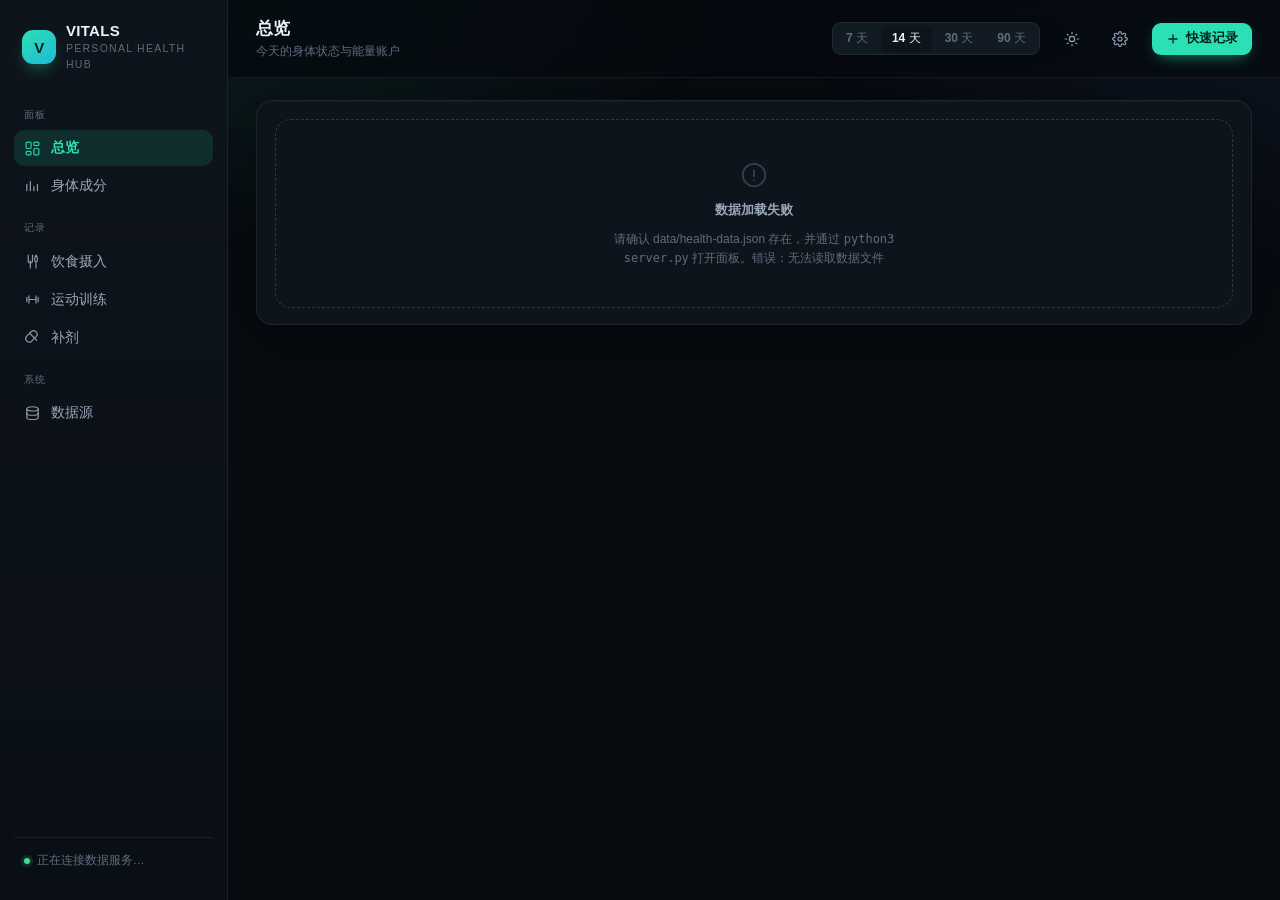
==== index.html @ 46f405ae "feat: publish VITALS WorkBuddy personal health assistant" ====
<!DOCTYPE html>
<html lang="zh-CN" data-theme="dark">
<head>
<meta charset="utf-8">
<meta name="viewport" content="width=device-width, initial-scale=1, viewport-fit=cover">
<meta name="color-scheme" content="dark light">
<title>VITALS · 个人健康中枢</title>
<link rel="icon" href="data:image/svg+xml,<svg xmlns='http://www.w3.org/2000/svg' viewBox='0 0 100 100'><rect width='100' height='100' rx='24' fill='%232be0b4'/><path d='M22 54h14l8-18 12 34 8-16h14' stroke='%2304221b' stroke-width='8' fill='none' stroke-linecap='round' stroke-linejoin='round'/></svg>">
<link rel="stylesheet" href="assets/app.css">
</head>
<body>
<div class="shell">
  <aside class="sidebar" id="sidebar">
    <div class="brand">
      <div class="brand-mark">V</div>
      <div>
        <div class="brand-name">VITALS</div>
        <div class="brand-sub">Personal Health Hub</div>
      </div>
    </div>

    <nav class="nav" id="nav">
      <div class="nav-label">面板</div>
      <button class="nav-item active" data-view="overview">
        <svg viewBox="0 0 24 24" fill="none" stroke="currentColor" stroke-width="1.7" stroke-linecap="round" stroke-linejoin="round"><rect x="3" y="3" width="7" height="9" rx="1.5"/><rect x="14" y="3" width="7" height="5" rx="1.5"/><rect x="14" y="12" width="7" height="9" rx="1.5"/><rect x="3" y="16" width="7" height="5" rx="1.5"/></svg>
        总览
      </button>
      <button class="nav-item" data-view="body">
        <svg viewBox="0 0 24 24" fill="none" stroke="currentColor" stroke-width="1.7" stroke-linecap="round" stroke-linejoin="round"><path d="M4 18V9M9 18V5M14 18v-6M19 18v-9"/></svg>
        身体成分
      </button>
      <div class="nav-label">记录</div>
      <button class="nav-item" data-view="nutrition">
        <svg viewBox="0 0 24 24" fill="none" stroke="currentColor" stroke-width="1.7" stroke-linecap="round" stroke-linejoin="round"><path d="M6 3v8a3 3 0 0 0 6 0V3"/><path d="M9 11v10"/><path d="M17 3c-1.5 2-2 4-2 6s.5 3 2 3 2-1 2-3-.5-4-2-6z"/><path d="M17 12v9"/></svg>
        饮食摄入
      </button>
      <button class="nav-item" data-view="training">
        <svg viewBox="0 0 24 24" fill="none" stroke="currentColor" stroke-width="1.7" stroke-linecap="round" stroke-linejoin="round"><path d="M4 9v6M7 7v10M17 7v10M20 9v6M7 12h10"/></svg>
        运动训练
      </button>
      <button class="nav-item" data-view="supplements">
        <svg viewBox="0 0 24 24" fill="none" stroke="currentColor" stroke-width="1.7" stroke-linecap="round" stroke-linejoin="round"><path d="m10.5 3.5-7 7a5 5 0 0 0 7 7l7-7a5 5 0 0 0-7-7z"/><path d="m8 6 10 10"/></svg>
        补剂
      </button>
      <div class="nav-label">系统</div>
      <button class="nav-item" data-view="sources">
        <svg viewBox="0 0 24 24" fill="none" stroke="currentColor" stroke-width="1.7" stroke-linecap="round" stroke-linejoin="round"><ellipse cx="12" cy="5.5" rx="8" ry="3"/><path d="M4 5.5v6c0 1.7 3.6 3 8 3s8-1.3 8-3v-6"/><path d="M4 11.5v6c0 1.7 3.6 3 8 3s8-1.3 8-3v-6"/></svg>
        数据源
      </button>
    </nav>

    <div class="side-foot">
      <div class="sync-row"><span class="sync-dot" id="status-dot"></span><span id="status-text">正在连接数据服务…</span></div>
      <div class="sync-row" style="padding-top:6px"><span id="status-file" class="tiny" style="opacity:.7"></span></div>
    </div>
  </aside>

  <div class="main">
    <header class="topbar">
      <button class="icon-btn" id="menu-btn" style="display:none">
        <svg viewBox="0 0 24 24" fill="none" stroke="currentColor" stroke-width="1.8" stroke-linecap="round"><path d="M4 7h16M4 12h16M4 17h16"/></svg>
      </button>
      <div>
        <h1 id="page-title">总览</h1>
        <div class="crumb" id="page-crumb">今天的身体状态与能量账户</div>
      </div>
      <div class="topbar-spacer"></div>
      <div class="seg" id="range-seg">
        <button data-range="7">7 天</button>
        <button data-range="14" class="on">14 天</button>
        <button data-range="30">30 天</button>
        <button data-range="90">90 天</button>
      </div>
      <button class="icon-btn" id="theme-btn" title="切换主题">
        <svg viewBox="0 0 24 24" fill="none" stroke="currentColor" stroke-width="1.7" stroke-linecap="round"><circle cx="12" cy="12" r="4"/><path d="M12 2v2M12 20v2M4.9 4.9l1.4 1.4M17.7 17.7l1.4 1.4M2 12h2M20 12h2M4.9 19.1l1.4-1.4M17.7 6.3l1.4-1.4"/></svg>
      </button>
      <button class="icon-btn" id="settings-btn" title="设置">
        <svg viewBox="0 0 24 24" fill="none" stroke="currentColor" stroke-width="1.7" stroke-linecap="round" stroke-linejoin="round"><circle cx="12" cy="12" r="3"/><path d="M19.4 15a1.7 1.7 0 0 0 .3 1.9l.1.1a2 2 0 1 1-2.8 2.8l-.1-.1a1.7 1.7 0 0 0-1.9-.3 1.7 1.7 0 0 0-1 1.5V21a2 2 0 1 1-4 0v-.1a1.7 1.7 0 0 0-1.1-1.5 1.7 1.7 0 0 0-1.9.3l-.1.1a2 2 0 1 1-2.8-2.8l.1-.1a1.7 1.7 0 0 0 .3-1.9 1.7 1.7 0 0 0-1.5-1H3a2 2 0 1 1 0-4h.1a1.7 1.7 0 0 0 1.5-1.1 1.7 1.7 0 0 0-.3-1.9l-.1-.1a2 2 0 1 1 2.8-2.8l.1.1a1.7 1.7 0 0 0 1.9.3H9a1.7 1.7 0 0 0 1-1.5V3a2 2 0 1 1 4 0v.1a1.7 1.7 0 0 0 1 1.5 1.7 1.7 0 0 0 1.9-.3l.1-.1a2 2 0 1 1 2.8 2.8l-.1.1a1.7 1.7 0 0 0-.3 1.9V9a1.7 1.7 0 0 0 1.5 1H21a2 2 0 1 1 0 4h-.1a1.7 1.7 0 0 0-1.5 1z"/></svg>
      </button>
      <button class="btn primary" id="quick-add">
        <svg viewBox="0 0 24 24" fill="none" stroke="currentColor" stroke-width="2.2" stroke-linecap="round"><path d="M12 5v14M5 12h14"/></svg>
        快速记录
      </button>
    </header>
    <div class="content" id="view-root"></div>
  </div>
</div>

<div id="modal-root"></div>
<div class="toast-wrap" id="toast-wrap"></div>

<script>
if (location.protocol === 'file:') document.write('<script src="data/health-data.js"><\/script>');
</script>
<script src="assets/charts.js"></script>
<script src="assets/app.js"></script>
</body>
</html>
---- assets/app.css ----
/* ================================================================
   VITALS · 个人健康中枢
   设计令牌 + 布局 + 组件
   ================================================================ */

:root {
  --r-sm: 8px;
  --r-md: 12px;
  --r-lg: 16px;
  --r-xl: 22px;
  --sidebar-w: 228px;
  --font: -apple-system, BlinkMacSystemFont, "SF Pro Text", "Helvetica Neue",
    "PingFang SC", "Hiragino Sans GB", "Microsoft YaHei", "Noto Sans SC", sans-serif;
  --mono: "SF Mono", "JetBrains Mono", ui-monospace, Menlo, monospace;
  --shadow-1: 0 1px 2px rgba(9, 18, 32, .05), 0 8px 24px -12px rgba(9, 18, 32, .12);
  --shadow-2: 0 24px 64px -24px rgba(6, 14, 26, .32), 0 2px 8px rgba(6, 14, 26, .06);
  --ease: cubic-bezier(.22, .61, .36, 1);
}

:root[data-theme="dark"] {
  --bg: #070a0f;
  --bg-2: #0a0f16;
  --panel: #0e141b;
  --panel-2: #121a24;
  --panel-3: #17202c;
  --line: rgba(255, 255, 255, .065);
  --line-strong: rgba(255, 255, 255, .14);
  --text: #eef3f9;
  --text-2: #9aa7ba;
  --text-3: #5f6c7e;
  --accent: #2be0b4;
  --accent-2: #1fb9d8;
  --accent-soft: rgba(43, 224, 180, .12);
  --accent-ink: #04221b;
  --blue: #5b9dff;
  --violet: #a78bfa;
  --amber: #f5a524;
  --pink: #f472b6;
  --red: #f97066;
  --green: #3ddc97;
  --shadow-1: 0 1px 0 rgba(255, 255, 255, .03) inset, 0 10px 30px -18px rgba(0, 0, 0, .9);
}

:root[data-theme="light"] {
  --bg: #f2f5f9;
  --bg-2: #e9eef5;
  --panel: #ffffff;
  --panel-2: #f7f9fc;
  --panel-3: #eef2f7;
  --line: rgba(13, 26, 45, .085);
  --line-strong: rgba(13, 26, 45, .16);
  --text: #0a1220;
  --text-2: #56637a;
  --text-3: #8a96a8;
  --accent: #0b9e85;
  --accent-2: #0a86b8;
  --accent-soft: rgba(11, 158, 133, .10);
  --accent-ink: #ffffff;
  --blue: #2f6fed;
  --violet: #7c5cf0;
  --amber: #c97a06;
  --pink: #db2777;
  --red: #dc4437;
  --green: #0f9d58;
}

* { box-sizing: border-box; }
html, body { height: 100%; }
body {
  margin: 0;
  font-family: var(--font);
  background: var(--bg);
  color: var(--text);
  font-size: 14px;
  line-height: 1.55;
  -webkit-font-smoothing: antialiased;
  text-rendering: optimizeLegibility;
}
body::before {
  content: "";
  position: fixed;
  inset: 0;
  pointer-events: none;
  z-index: 0;
  background:
    radial-gradient(900px 500px at 12% -10%, var(--accent-soft), transparent 70%),
    radial-gradient(700px 420px at 100% 0%, rgba(91, 157, 255, .07), transparent 70%);
}
:root[data-theme="light"] body::before {
  background:
    radial-gradient(900px 520px at 8% -12%, rgba(11, 158, 133, .09), transparent 68%),
    radial-gradient(760px 460px at 102% -4%, rgba(47, 111, 237, .07), transparent 68%);
}

button, input, select, textarea { font-family: inherit; font-size: inherit; color: inherit; }
button { cursor: pointer; background: none; border: none; padding: 0; }
a { color: inherit; text-decoration: none; }
::selection { background: var(--accent); color: var(--accent-ink); }

/* ---------------- 布局 ---------------- */
.shell { display: grid; grid-template-columns: var(--sidebar-w) minmax(0, 1fr); min-height: 100vh; position: relative; z-index: 1; }

.sidebar {
  position: sticky; top: 0; height: 100vh;
  display: flex; flex-direction: column;
  padding: 22px 14px 16px;
  border-right: 1px solid var(--line);
  background: linear-gradient(180deg, var(--panel) 0%, var(--bg-2) 100%);
  backdrop-filter: blur(8px);
}
.brand { display: flex; align-items: center; gap: 10px; padding: 0 8px 20px; }
.brand-mark {
  width: 34px; height: 34px; border-radius: 11px; flex: 0 0 auto;
  background: linear-gradient(140deg, var(--accent), var(--accent-2));
  display: grid; place-items: center; color: var(--accent-ink);
  box-shadow: 0 8px 18px -8px rgba(43, 224, 180, .7);
  font-weight: 800; font-size: 15px; letter-spacing: -.5px;
}
.brand-name { font-weight: 700; font-size: 15px; letter-spacing: .02em; line-height: 1.2; }
.brand-sub { font-size: 10.5px; color: var(--text-3); letter-spacing: .12em; text-transform: uppercase; }

.nav { display: flex; flex-direction: column; gap: 2px; }
.nav-label { font-size: 10px; letter-spacing: .14em; color: var(--text-3); padding: 14px 10px 6px; text-transform: uppercase; }
.nav-item {
  display: flex; align-items: center; gap: 10px;
  padding: 9px 10px; border-radius: 10px;
  color: var(--text-2); font-size: 13.5px; font-weight: 500;
  transition: background .16s var(--ease), color .16s var(--ease);
  width: 100%; text-align: left;
}
.nav-item:hover { background: var(--panel-2); color: var(--text); }
.nav-item.active { background: var(--accent-soft); color: var(--accent); font-weight: 600; }
.nav-item svg { width: 17px; height: 17px; flex: 0 0 auto; opacity: .9; }
.nav-item .dot { margin-left: auto; width: 6px; height: 6px; border-radius: 50%; background: var(--amber); }

.side-foot { margin-top: auto; padding: 10px 8px 0; border-top: 1px solid var(--line); }
.sync-row { display: flex; align-items: center; gap: 7px; font-size: 11.5px; color: var(--text-3); padding: 4px 2px; }
.sync-dot { width: 6px; height: 6px; border-radius: 50%; background: var(--green); box-shadow: 0 0 0 3px rgba(61, 220, 151, .14); flex: 0 0 auto; }
.sync-dot.off { background: var(--text-3); box-shadow: none; }

/* ---------------- 主区 ---------------- */
.main { min-width: 0; display: flex; flex-direction: column; }
.topbar {
  position: sticky; top: 0; z-index: 30;
  display: flex; align-items: center; gap: 16px;
  padding: 16px 28px;
  background: color-mix(in srgb, var(--bg) 82%, transparent);
  backdrop-filter: saturate(180%) blur(16px);
  border-bottom: 1px solid var(--line);
}
.topbar h1 { font-size: 17px; font-weight: 650; margin: 0; letter-spacing: -.01em; }
.topbar .crumb { font-size: 11.5px; color: var(--text-3); margin-top: 1px; }
.topbar-spacer { flex: 1; }
.content { padding: 22px 28px 64px; max-width: 1560px; width: 100%; }

/* ---------------- 通用组件 ---------------- */
.card {
  background: var(--panel);
  border: 1px solid var(--line);
  border-radius: var(--r-lg);
  box-shadow: var(--shadow-1);
  padding: 18px 18px 16px;
  min-width: 0;
}
.card.flush { padding: 0; overflow: hidden; }
.card-head { display: flex; align-items: flex-start; gap: 12px; margin-bottom: 14px; }
.card-title { font-size: 13.5px; font-weight: 620; letter-spacing: .01em; margin: 0; }
.card-sub { font-size: 11.5px; color: var(--text-3); margin-top: 2px; }
.card-head .spacer { flex: 1; }

.grid { display: grid; gap: 14px; }
.g4 { grid-template-columns: repeat(4, minmax(0, 1fr)); }
.g3 { grid-template-columns: repeat(3, minmax(0, 1fr)); }
.g2 { grid-template-columns: repeat(2, minmax(0, 1fr)); }
.g-2-1 { grid-template-columns: minmax(0, 2fr) minmax(0, 1fr); }
.g-1-2 { grid-template-columns: minmax(0, 1fr) minmax(0, 2fr); }
.mt14 { margin-top: 14px; }
.mt20 { margin-top: 20px; }

.seg { display: inline-flex; background: var(--panel-2); border: 1px solid var(--line); border-radius: 9px; padding: 2px; gap: 2px; }
.seg button {
  padding: 5px 11px; border-radius: 7px; font-size: 12px; color: var(--text-3);
  font-weight: 550; transition: all .15s var(--ease); white-space: nowrap;
}
.seg button:hover { color: var(--text-2); }
.seg button.on { background: var(--panel); color: var(--text); box-shadow: 0 1px 3px rgba(0, 0, 0, .12); }

.btn {
  display: inline-flex; align-items: center; justify-content: center; gap: 6px;
  height: 32px; padding: 0 13px; border-radius: 9px;
  font-size: 12.5px; font-weight: 550;
  border: 1px solid var(--line-strong); color: var(--text-2);
  background: var(--panel); transition: all .15s var(--ease); white-space: nowrap;
}
.btn:hover { color: var(--text); border-color: var(--text-3); }
.btn svg { width: 14px; height: 14px; }
.btn.primary {
  background: var(--accent); border-color: transparent; color: var(--accent-ink); font-weight: 650;
  box-shadow: 0 6px 18px -8px rgba(43, 224, 180, .8);
}
.btn.primary:hover { filter: brightness(1.06); }
.btn.ghost { background: transparent; border-color: transparent; }
.btn.ghost:hover { background: var(--panel-2); }
.btn.sm { height: 27px; padding: 0 9px; font-size: 11.5px; border-radius: 7px; }
.btn.danger { color: var(--red); border-color: transparent; }
.btn.danger:hover { background: rgba(249, 112, 102, .1); }

.icon-btn {
  width: 32px; height: 32px; border-radius: 9px; display: grid; place-items: center;
  color: var(--text-2); border: 1px solid transparent; transition: all .15s var(--ease);
}
.icon-btn:hover { background: var(--panel-2); color: var(--text); }
.icon-btn svg { width: 16px; height: 16px; }

.badge {
  display: inline-flex; align-items: center; gap: 4px;
  font-size: 10.5px; font-weight: 600; letter-spacing: .02em;
  padding: 2px 7px; border-radius: 6px; line-height: 1.6;
  background: var(--panel-2); color: var(--text-2); border: 1px solid var(--line);
}
.badge.ok { color: var(--green); background: rgba(61, 220, 151, .1); border-color: rgba(61, 220, 151, .2); }
.badge.warn { color: var(--amber); background: rgba(245, 165, 36, .1); border-color: rgba(245, 165, 36, .22); }
.badge.bad { color: var(--red); background: rgba(249, 112, 102, .1); border-color: rgba(249, 112, 102, .22); }
.badge.info { color: var(--blue); background: rgba(91, 157, 255, .1); border-color: rgba(91, 157, 255, .2); }

.muted { color: var(--text-3); }
.num { font-variant-numeric: tabular-nums; font-feature-settings: "tnum"; }
.tiny { font-size: 11px; }

/* ---------------- KPI ---------------- */
.kpi-row { display: grid; grid-template-columns: repeat(4, minmax(0, 1fr)); gap: 14px; }
.kpi { position: relative; overflow: hidden; }
.kpi-label { display: flex; align-items: center; gap: 6px; font-size: 11.5px; color: var(--text-3); font-weight: 550; }
.kpi-value { display: flex; align-items: baseline; gap: 4px; margin-top: 6px; }
.kpi-value b { font-size: 26px; font-weight: 640; letter-spacing: -.03em; line-height: 1.15; }
.kpi-value span { font-size: 11.5px; color: var(--text-3); font-weight: 500; }
.kpi-foot { display: flex; align-items: center; gap: 5px; margin-top: 8px; font-size: 11px; color: var(--text-3); }
.delta { display: inline-flex; align-items: center; gap: 2px; font-weight: 620; font-size: 11px; }
.delta.down { color: var(--green); }
.delta.up { color: var(--red); }
.delta.flat { color: var(--text-3); }
.mini-spark { position: absolute; right: 12px; bottom: 10px; width: 74px; height: 30px; opacity: .55; }

/* ---------------- 今日能量 ---------------- */
.energy { display: grid; grid-template-columns: 172px minmax(0, 1fr); gap: 18px; align-items: center; }
.ring-wrap { position: relative; display: grid; place-items: center; }
.ring-center { position: absolute; text-align: center; }
.ring-center b { display: block; font-size: 27px; font-weight: 680; letter-spacing: -.04em; line-height: 1.1; }
.ring-center span { font-size: 10.5px; color: var(--text-3); letter-spacing: .06em; }
.energy-legend { display: flex; flex-direction: column; gap: 9px; }
.el-row { display: flex; align-items: center; gap: 8px; font-size: 12px; }
.el-row i { width: 7px; height: 7px; border-radius: 2px; flex: 0 0 auto; }
.el-row .k { color: var(--text-2); }
.el-row .v { margin-left: auto; font-weight: 620; font-variant-numeric: tabular-nums; }

.macro-stack { display: flex; height: 7px; border-radius: 99px; overflow: hidden; background: var(--panel-3); margin-top: 10px; }
.macro-stack i { display: block; height: 100%; }
.macro-legend { display: flex; gap: 14px; margin-top: 10px; flex-wrap: wrap; }
.ml { display: flex; align-items: center; gap: 5px; font-size: 11px; color: var(--text-2); }
.ml i { width: 6px; height: 6px; border-radius: 2px; }
.ml b { font-variant-numeric: tabular-nums; color: var(--text); }

/* ---------------- 进度条 ---------------- */
.bar { height: 6px; border-radius: 99px; background: var(--panel-3); overflow: hidden; }
.bar > i { display: block; height: 100%; border-radius: 99px; transition: width .5s var(--ease); }
.prog-row { display: grid; grid-template-columns: 1fr auto; gap: 4px 10px; align-items: center; margin-bottom: 12px; }
.prog-row:last-child { margin-bottom: 0; }
.prog-row .t { font-size: 12px; color: var(--text-2); }
.prog-row .v { font-size: 11.5px; color: var(--text-3); font-variant-numeric: tabular-nums; }
.prog-row .bar { grid-column: 1 / -1; }

/* ---------------- 图表 ---------------- */
.chart-host { position: relative; width: 100%; }
.chart-host svg { display: block; overflow: visible; }
.chart-empty { display: grid; place-items: center; height: 100%; min-height: 120px; color: var(--text-3); font-size: 12px; }
.chart-tip {
  position: absolute; pointer-events: none; opacity: 0; transition: opacity .12s;
  background: var(--panel-3); border: 1px solid var(--line-strong);
  border-radius: 9px; padding: 7px 10px; min-width: 116px;
  box-shadow: var(--shadow-2); z-index: 5; backdrop-filter: blur(10px);
}
.tip-date { font-size: 10.5px; color: var(--text-3); margin-bottom: 5px; letter-spacing: .02em; }
.tip-row { display: flex; align-items: center; gap: 6px; font-size: 11.5px; margin-top: 2px; }
.tip-row i { width: 6px; height: 6px; border-radius: 2px; }
.tip-row span { color: var(--text-2); }
.tip-row b { margin-left: auto; font-variant-numeric: tabular-nums; }

/* ---------------- 时间线 ---------------- */
.timeline { position: relative; padding-left: 0; }
.tl-day { display: flex; align-items: center; gap: 10px; margin: 18px 0 10px; }
.tl-day:first-child { margin-top: 0; }
.tl-day b { font-size: 12.5px; font-weight: 620; }
.tl-day span { font-size: 11px; color: var(--text-3); }
.tl-day .line { flex: 1; height: 1px; background: var(--line); }
.tl-item { display: flex; gap: 12px; padding: 9px 0; border-bottom: 1px dashed var(--line); }
.tl-item:last-child { border-bottom: none; }
.tl-time { width: 42px; flex: 0 0 auto; font-size: 11px; color: var(--text-3); font-variant-numeric: tabular-nums; padding-top: 2px; }
.tl-icon {
  width: 28px; height: 28px; border-radius: 8px; flex: 0 0 auto;
  display: grid; place-items: center; font-size: 13px;
  background: var(--panel-2); border: 1px solid var(--line);
}
.tl-body { min-width: 0; flex: 1; }
.tl-title { font-size: 12.5px; font-weight: 560; display: flex; align-items: center; gap: 6px; flex-wrap: wrap; }
.tl-meta { font-size: 11px; color: var(--text-3); margin-top: 1px; }
.tl-val { font-size: 12px; font-weight: 620; font-variant-numeric: tabular-nums; white-space: nowrap; }

/* ---------------- 表格 ---------------- */
.tbl { width: 100%; border-collapse: collapse; font-size: 12.5px; }
.tbl th {
  text-align: left; font-size: 10.5px; letter-spacing: .08em; text-transform: uppercase;
  color: var(--text-3); font-weight: 600; padding: 8px 10px; border-bottom: 1px solid var(--line);
  white-space: nowrap;
}
.tbl td { padding: 9px 10px; border-bottom: 1px solid var(--line); vertical-align: middle; }
.tbl tr:last-child td { border-bottom: none; }
.tbl tbody tr { transition: background .12s; }
.tbl tbody tr:hover { background: var(--panel-2); }
.tbl .r { text-align: right; font-variant-numeric: tabular-nums; }
.tbl .strong { font-weight: 600; }

/* ---------------- 空状态 ---------------- */
.empty {
  display: grid; place-items: center; text-align: center; padding: 40px 20px; gap: 10px;
  border: 1px dashed var(--line-strong); border-radius: var(--r-lg); color: var(--text-3);
}
.empty svg { width: 30px; height: 30px; opacity: .5; }
.empty b { color: var(--text-2); font-size: 13px; font-weight: 600; }
.empty p { margin: 0; font-size: 12px; max-width: 340px; }

/* ---------------- 模态框 ---------------- */
.overlay {
  position: fixed; inset: 0; z-index: 100;
  background: rgba(4, 8, 14, .62); backdrop-filter: blur(6px);
  display: grid; place-items: center; padding: 24px;
  animation: fade .18s var(--ease);
}
@keyframes fade { from { opacity: 0 } to { opacity: 1 } }
@keyframes pop { from { opacity: 0; transform: translateY(10px) scale(.985) } to { opacity: 1; transform: none } }
.modal {
  width: min(620px, 100%); max-height: 88vh; overflow: auto;
  background: var(--panel); border: 1px solid var(--line-strong);
  border-radius: var(--r-xl); box-shadow: var(--shadow-2);
  animation: pop .22s var(--ease);
}
.modal.wide { width: min(860px, 100%); }
.modal-head {
  display: flex; align-items: center; gap: 12px;
  padding: 18px 20px 14px; border-bottom: 1px solid var(--line);
  position: sticky; top: 0; background: var(--panel); z-index: 2; border-radius: var(--r-xl) var(--r-xl) 0 0;
}
.modal-head h3 { margin: 0; font-size: 15px; font-weight: 640; }
.modal-body { padding: 18px 20px; }
.modal-foot {
  display: flex; gap: 8px; justify-content: flex-end;
  padding: 14px 20px 18px; border-top: 1px solid var(--line);
  position: sticky; bottom: 0; background: var(--panel); border-radius: 0 0 var(--r-xl) var(--r-xl);
}

/* ---------------- 表单 ---------------- */
.field { display: flex; flex-direction: column; gap: 5px; }
.field > label { font-size: 11.5px; color: var(--text-2); font-weight: 550; letter-spacing: .01em; }
.field .hint { font-size: 10.5px; color: var(--text-3); }
input[type="text"], input[type="number"], input[type="date"], input[type="time"],
input[type="datetime-local"], select, textarea {
  height: 34px; padding: 0 10px; border-radius: 9px;
  background: var(--panel-2); border: 1px solid var(--line-strong);
  color: var(--text); font-size: 12.5px; outline: none; width: 100%;
  transition: border-color .15s, box-shadow .15s;
  font-variant-numeric: tabular-nums;
}
textarea { height: auto; padding: 8px 10px; resize: vertical; min-height: 68px; line-height: 1.6; }
input:focus, select:focus, textarea:focus { border-color: var(--accent); box-shadow: 0 0 0 3px var(--accent-soft); }
input::placeholder, textarea::placeholder { color: var(--text-3); }
select { appearance: none; background-image: linear-gradient(45deg, transparent 50%, var(--text-3) 50%), linear-gradient(135deg, var(--text-3) 50%, transparent 50%); background-position: calc(100% - 14px) 15px, calc(100% - 9px) 15px; background-size: 5px 5px, 5px 5px; background-repeat: no-repeat; padding-right: 28px; }
.form-grid { display: grid; grid-template-columns: repeat(2, minmax(0, 1fr)); gap: 12px 14px; }
.form-grid .span2 { grid-column: span 2; }
.form-sec { font-size: 10.5px; letter-spacing: .1em; text-transform: uppercase; color: var(--text-3); font-weight: 650; margin: 18px 0 10px; display: flex; align-items: center; gap: 8px; }
.form-sec:first-child { margin-top: 0; }
.form-sec::after { content: ""; flex: 1; height: 1px; background: var(--line); }
.chips { display: flex; flex-wrap: wrap; gap: 6px; }
.chip {
  padding: 4px 10px; border-radius: 7px; font-size: 11.5px;
  background: var(--panel-2); border: 1px solid var(--line); color: var(--text-2);
  transition: all .13s var(--ease);
}
.chip:hover { border-color: var(--accent); color: var(--accent); }
.chip.on { background: var(--accent-soft); border-color: var(--accent); color: var(--accent); font-weight: 600; }

/* 表格型录入行 */
.item-rows { display: flex; flex-direction: column; gap: 7px; }
.item-row { display: grid; grid-template-columns: minmax(0, 1.6fr) 86px 66px 62px 62px 62px 26px; gap: 6px; align-items: center; }
.item-row input { height: 31px; font-size: 12px; padding: 0 8px; }
.item-row .del { width: 26px; height: 26px; border-radius: 6px; color: var(--text-3); display: grid; place-items: center; }
.item-row .del:hover { background: rgba(249, 112, 102, .12); color: var(--red); }
.item-head { font-size: 10px; color: var(--text-3); letter-spacing: .04em; padding: 0 2px; }

/* ---------------- 提示 ---------------- */
.toast-wrap { position: fixed; bottom: 22px; left: 50%; transform: translateX(-50%); z-index: 200; display: flex; flex-direction: column; gap: 8px; align-items: center; }
.toast {
  display: flex; align-items: center; gap: 9px;
  padding: 9px 15px; border-radius: 11px;
  background: var(--panel-3); border: 1px solid var(--line-strong);
  box-shadow: var(--shadow-2); font-size: 12.5px; color: var(--text);
  animation: pop .22s var(--ease);
}
.toast .k { width: 6px; height: 6px; border-radius: 50%; background: var(--accent); }
.toast.err .k { background: var(--red); }

.banner {
  display: flex; align-items: center; gap: 10px;
  padding: 9px 13px; border-radius: 10px; font-size: 12px;
  background: rgba(245, 165, 36, .09); border: 1px solid rgba(245, 165, 36, .22); color: var(--text-2);
  margin-bottom: 14px;
}
.banner b { color: var(--amber); }

/* ---------------- 杂项 ---------------- */
.stat-line { display: flex; align-items: baseline; gap: 6px; }
.stat-line b { font-size: 20px; font-weight: 640; letter-spacing: -.02em; }
.stat-line span { font-size: 11px; color: var(--text-3); }
.dot-sep { width: 3px; height: 3px; border-radius: 50%; background: var(--text-3); display: inline-block; vertical-align: middle; margin: 0 6px; }
.row { display: flex; align-items: center; gap: 8px; }
.wrap { flex-wrap: wrap; }
.stack-8 > * + * { margin-top: 8px; }
.scroll-y { overflow-y: auto; -webkit-mask-image: linear-gradient(180deg, #000 92%, rgba(0, 0, 0, .25) 100%); mask-image: linear-gradient(180deg, #000 92%, rgba(0, 0, 0, .25) 100%); }
.card.span2 { grid-column: 1 / -1; }
.grid.g-start { align-items: start; }
.scroll-y::-webkit-scrollbar { width: 6px; height: 6px; }
.scroll-y::-webkit-scrollbar-thumb { background: var(--line-strong); border-radius: 99px; }
.hr { height: 1px; background: var(--line); margin: 14px 0; }

.pill-list { display: flex; flex-wrap: wrap; gap: 6px; }
.food-tag { display: inline-flex; align-items: center; gap: 5px; padding: 2px 8px; border-radius: 6px; background: var(--panel-2); border: 1px solid var(--line); font-size: 11px; color: var(--text-2); }

.grade-bar { display: flex; gap: 2px; margin-top: 8px; }
.grade-bar i { height: 5px; flex: 1; border-radius: 2px; opacity: .28; }
.grade-bar i.on { opacity: 1; }

@media (max-width: 1240px) {
  .g4, .kpi-row { grid-template-columns: repeat(2, minmax(0, 1fr)); }
  .g-2-1, .g-1-2 { grid-template-columns: minmax(0, 1fr); }
  .g3 { grid-template-columns: repeat(2, minmax(0, 1fr)); }
}
@media (max-width: 900px) {
  .shell { grid-template-columns: 1fr; }
  .sidebar { position: fixed; left: 0; top: 0; z-index: 60; width: 220px; transform: translateX(-100%); transition: transform .24s var(--ease); }
  .sidebar.open { transform: none; box-shadow: var(--shadow-2); }
  .content, .topbar { padding-left: 16px; padding-right: 16px; }
  .g3, .g2 { grid-template-columns: minmax(0, 1fr); }
  .energy { grid-template-columns: 1fr; justify-items: center; }
  .form-grid { grid-template-columns: minmax(0, 1fr); }
  .form-grid .span2 { grid-column: auto; }
  .item-row { grid-template-columns: minmax(0, 1fr) 70px 54px 26px; }
  .item-row > *:nth-child(4), .item-row > *:nth-child(5), .item-row > *:nth-child(6) { display: none; }
  .item-head { display: none; }
}

@media (max-width: 600px) {
  .topbar { flex-wrap: wrap; gap: 8px; padding-top: 12px; padding-bottom: 12px; }
  .topbar > div:nth-child(2) { flex: 1; min-width: 60px; }
  .topbar .crumb, .topbar-spacer { display: none; }
  .topbar h1 { white-space: nowrap; font-size: 16px; }
  .topbar .icon-btn { flex-shrink: 0; }
  #range-seg { order: 2; width: 100%; justify-content: center; }
  #quick-add { padding-left: 9px; padding-right: 9px; font-size: 12px; }
  #quick-add svg { display: none; }
  .toast-wrap { width: calc(100% - 24px); }
  .toast { max-width: 100%; overflow-wrap: anywhere; }
}
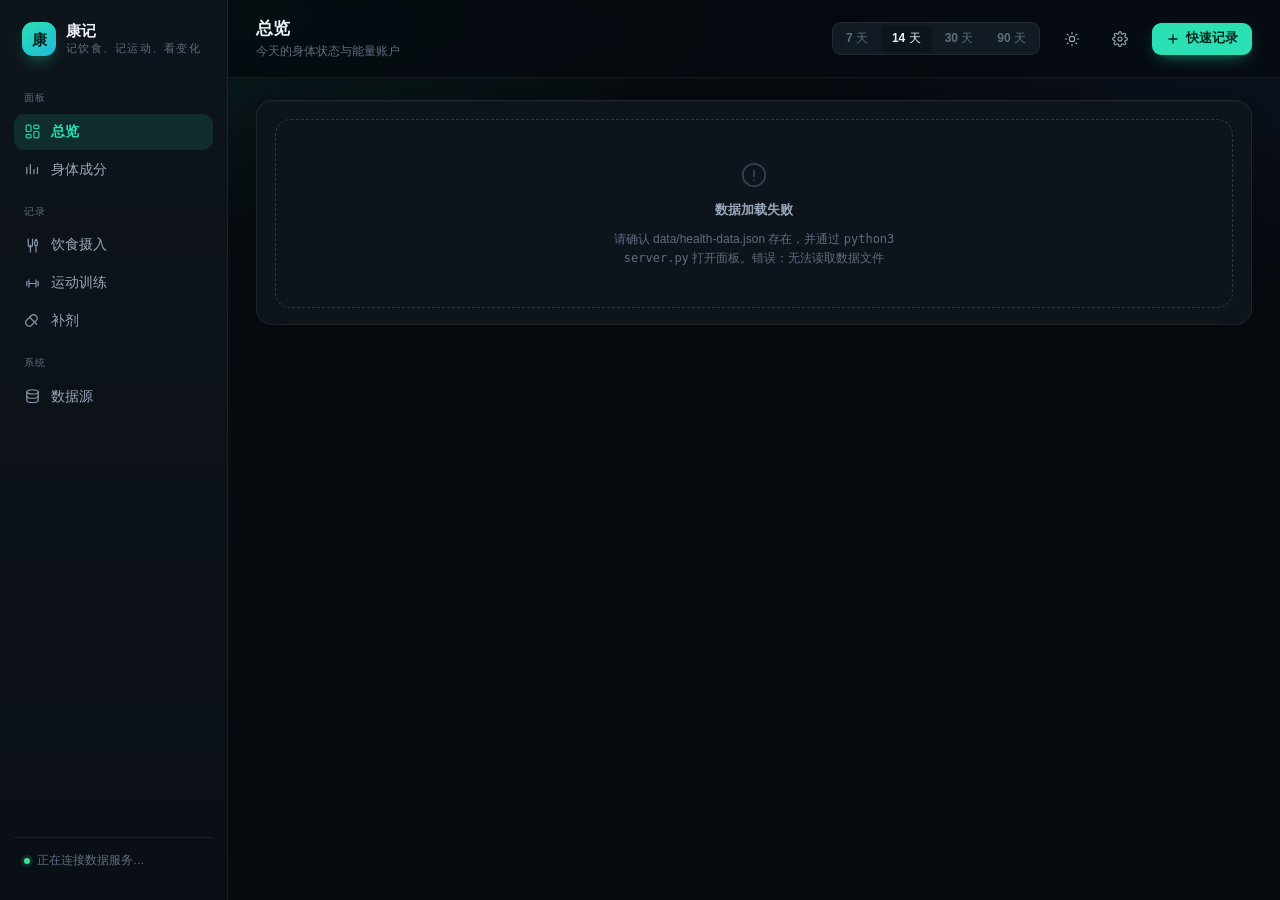
==== commit 80d539f0: "feat: rename user-facing brand to 康记" ====
--- a/index.html
+++ b/index.html
@@ -4,7 +4,7 @@
 <meta charset="utf-8">
 <meta name="viewport" content="width=device-width, initial-scale=1, viewport-fit=cover">
 <meta name="color-scheme" content="dark light">
-<title>VITALS · 个人健康中枢</title>
+<title>康记 · 个人健康中枢</title>
 <link rel="icon" href="data:image/svg+xml,<svg xmlns='http://www.w3.org/2000/svg' viewBox='0 0 100 100'><rect width='100' height='100' rx='24' fill='%232be0b4'/><path d='M22 54h14l8-18 12 34 8-16h14' stroke='%2304221b' stroke-width='8' fill='none' stroke-linecap='round' stroke-linejoin='round'/></svg>">
 <link rel="stylesheet" href="assets/app.css">
 </head>
@@ -12,10 +12,10 @@
 <div class="shell">
   <aside class="sidebar" id="sidebar">
     <div class="brand">
-      <div class="brand-mark">V</div>
+      <div class="brand-mark">康</div>
       <div>
-        <div class="brand-name">VITALS</div>
-        <div class="brand-sub">Personal Health Hub</div>
+        <div class="brand-name">康记</div>
+        <div class="brand-sub">记饮食、记运动、看变化</div>
       </div>
     </div>
 
--- a/assets/app.css
+++ b/assets/app.css
@@ -151,7 +151,7 @@
 .topbar h1 { font-size: 17px; font-weight: 650; margin: 0; letter-spacing: -.01em; }
 .topbar .crumb { font-size: 11.5px; color: var(--text-3); margin-top: 1px; }
 .topbar-spacer { flex: 1; }
-.content { padding: 22px 28px 64px; max-width: 1560px; width: 100%; }
+.content { padding: 22px 28px 64px; width: 100%; }
 
 /* ---------------- 通用组件 ---------------- */
 .card {
